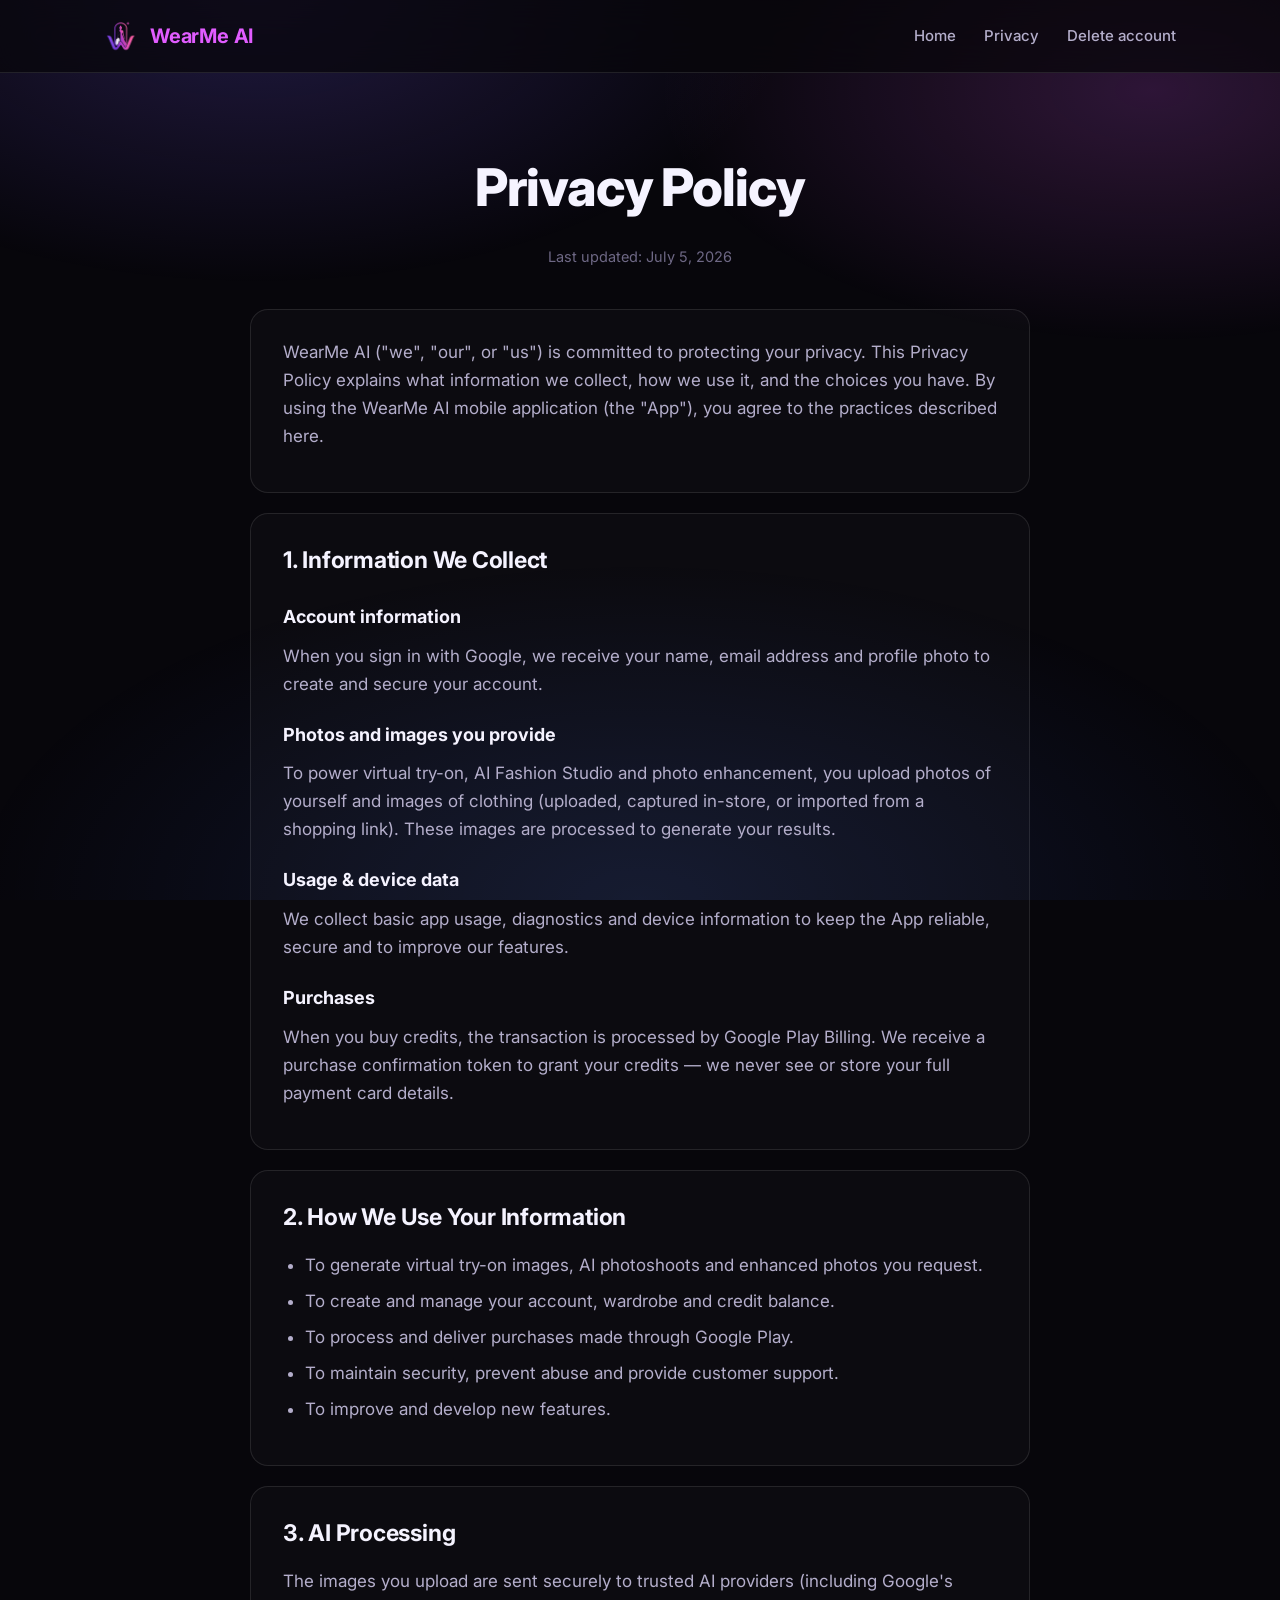
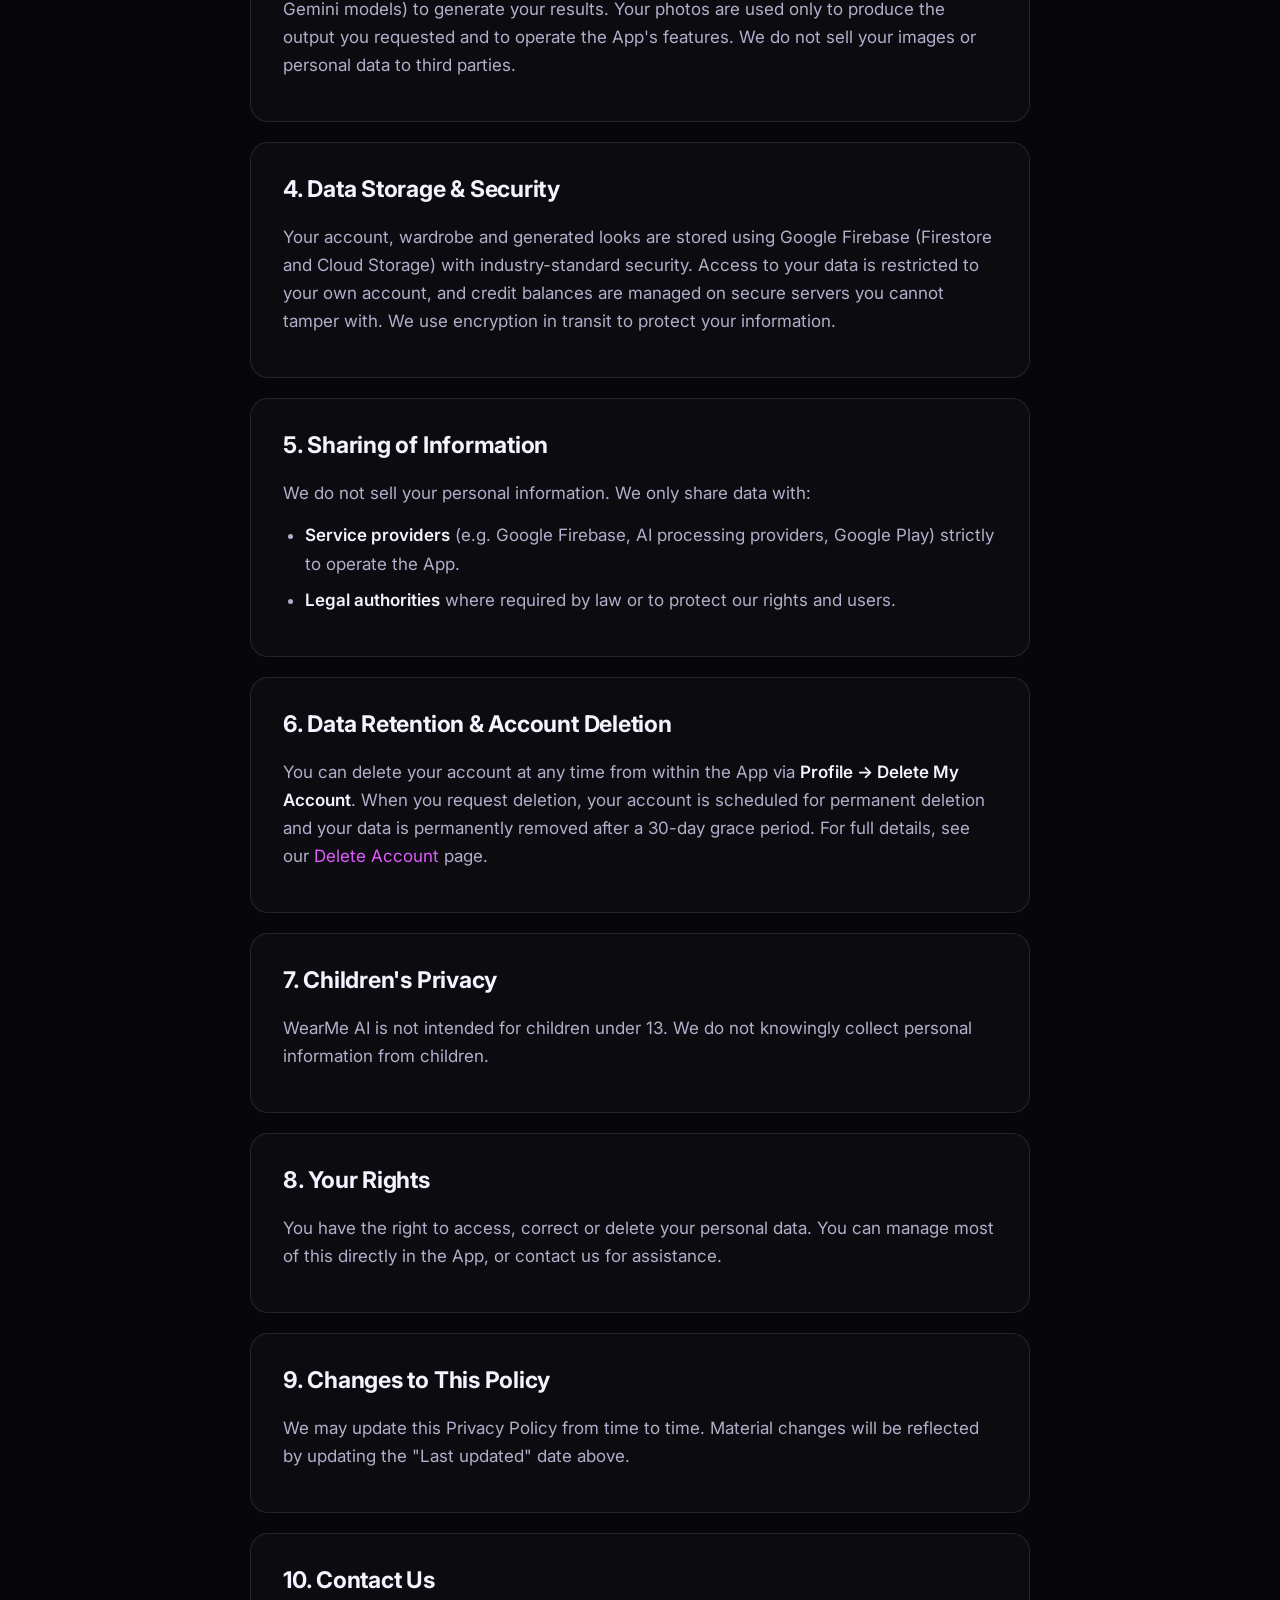
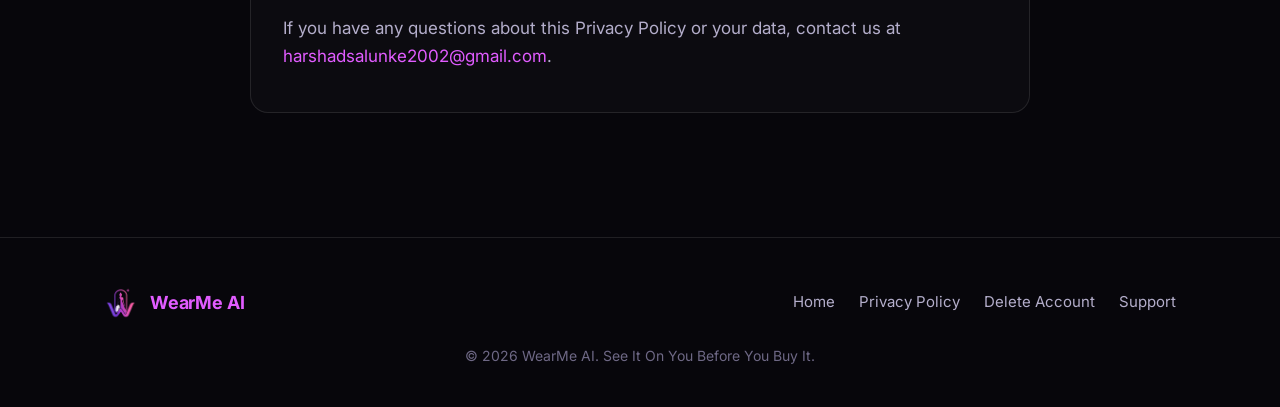
==== privacy-policy/index.html @ 849ce692 "first commit" ====
<!DOCTYPE html>
<html lang="en">
<head>
  <meta charset="UTF-8" />
  <meta name="viewport" content="width=device-width, initial-scale=1.0" />
  <title>Privacy Policy — WearMe AI</title>
  <meta name="description" content="How WearMe AI collects, uses, stores and protects your data. Read our full privacy policy." />
  <link rel="icon" href="../assets/logo.png" />
  <link rel="preconnect" href="https://fonts.googleapis.com" />
  <link rel="preconnect" href="https://fonts.gstatic.com" crossorigin />
  <link href="https://fonts.googleapis.com/css2?family=Inter:wght@400;500;600;700;800&display=swap" rel="stylesheet" />
  <link rel="stylesheet" href="../assets/style.css" />
</head>
<body>
  <header class="nav">
    <div class="container nav-inner">
      <a class="brand" href="../">
        <img src="../assets/logo.png" alt="WearMe AI logo" />
        <span class="wordmark">WearMe<span> AI</span></span>
      </a>
      <nav class="nav-links">
        <a href="../">Home</a>
        <a href="../privacy-policy/">Privacy</a>
        <a href="../delete-account/">Delete account</a>
      </nav>
    </div>
  </header>

  <main>
    <section class="page-hero">
      <div class="container">
        <h1>Privacy Policy</h1>
        <p class="updated">Last updated: July 5, 2026</p>
      </div>
    </section>

    <div class="container">
      <div class="prose">
        <div class="block">
          <p>
            WearMe AI ("we", "our", or "us") is committed to protecting your privacy.
            This Privacy Policy explains what information we collect, how we use it, and
            the choices you have. By using the WearMe AI mobile application (the "App"),
            you agree to the practices described here.
          </p>
        </div>

        <div class="block">
          <h2>1. Information We Collect</h2>
          <h3>Account information</h3>
          <p>When you sign in with Google, we receive your name, email address and profile photo to create and secure your account.</p>
          <h3>Photos and images you provide</h3>
          <p>To power virtual try-on, AI Fashion Studio and photo enhancement, you upload photos of yourself and images of clothing (uploaded, captured in-store, or imported from a shopping link). These images are processed to generate your results.</p>
          <h3>Usage &amp; device data</h3>
          <p>We collect basic app usage, diagnostics and device information to keep the App reliable, secure and to improve our features.</p>
          <h3>Purchases</h3>
          <p>When you buy credits, the transaction is processed by Google Play Billing. We receive a purchase confirmation token to grant your credits — we never see or store your full payment card details.</p>
        </div>

        <div class="block">
          <h2>2. How We Use Your Information</h2>
          <ul>
            <li>To generate virtual try-on images, AI photoshoots and enhanced photos you request.</li>
            <li>To create and manage your account, wardrobe and credit balance.</li>
            <li>To process and deliver purchases made through Google Play.</li>
            <li>To maintain security, prevent abuse and provide customer support.</li>
            <li>To improve and develop new features.</li>
          </ul>
        </div>

        <div class="block">
          <h2>3. AI Processing</h2>
          <p>
            The images you upload are sent securely to trusted AI providers (including
            Google's Gemini models) to generate your results. Your photos are used only
            to produce the output you requested and to operate the App's features. We do
            not sell your images or personal data to third parties.
          </p>
        </div>

        <div class="block">
          <h2>4. Data Storage &amp; Security</h2>
          <p>
            Your account, wardrobe and generated looks are stored using Google Firebase
            (Firestore and Cloud Storage) with industry-standard security. Access to your
            data is restricted to your own account, and credit balances are managed on
            secure servers you cannot tamper with. We use encryption in transit to protect
            your information.
          </p>
        </div>

        <div class="block">
          <h2>5. Sharing of Information</h2>
          <p>We do not sell your personal information. We only share data with:</p>
          <ul>
            <li><strong>Service providers</strong> (e.g. Google Firebase, AI processing providers, Google Play) strictly to operate the App.</li>
            <li><strong>Legal authorities</strong> where required by law or to protect our rights and users.</li>
          </ul>
        </div>

        <div class="block">
          <h2>6. Data Retention &amp; Account Deletion</h2>
          <p>
            You can delete your account at any time from within the App via
            <strong>Profile → Delete My Account</strong>. When you request deletion, your
            account is scheduled for permanent deletion and your data is permanently
            removed after a 30-day grace period. For full details, see our
            <a href="../delete-account/">Delete Account</a> page.
          </p>
        </div>

        <div class="block">
          <h2>7. Children's Privacy</h2>
          <p>WearMe AI is not intended for children under 13. We do not knowingly collect personal information from children.</p>
        </div>

        <div class="block">
          <h2>8. Your Rights</h2>
          <p>You have the right to access, correct or delete your personal data. You can manage most of this directly in the App, or contact us for assistance.</p>
        </div>

        <div class="block">
          <h2>9. Changes to This Policy</h2>
          <p>We may update this Privacy Policy from time to time. Material changes will be reflected by updating the "Last updated" date above.</p>
        </div>

        <div class="block">
          <h2>10. Contact Us</h2>
          <p>
            If you have any questions about this Privacy Policy or your data, contact us at
            <a href="mailto:harshadsalunke2002@gmail.com">harshadsalunke2002@gmail.com</a>.
          </p>
        </div>
      </div>
    </div>
  </main>

  <footer class="site">
    <div class="container">
      <div class="footer-inner">
        <a class="brand" href="../">
          <img src="../assets/logo.png" alt="WearMe AI logo" width="30" height="30" />
          <span class="wordmark">WearMe<span> AI</span></span>
        </a>
        <nav class="footer-links">
          <a href="../">Home</a>
          <a href="../privacy-policy/">Privacy Policy</a>
          <a href="../delete-account/">Delete Account</a>
          <a href="mailto:harshadsalunke2002@gmail.com">Support</a>
        </nav>
      </div>
      <p class="copyright">© 2026 WearMe AI. See It On You Before You Buy It.</p>
    </div>
  </footer>
</body>
</html>
---- assets/style.css ----
/* ==========================================================================
   WearMe AI — website design system
   Dark-premium fashion-tech aesthetic. Obsidian canvas + violet→magenta brand
   gradient, glassmorphism, generous spacing, modern type.
   Mirrors lib/core/theme/app_colors.dart.
   ========================================================================== */

:root {
  --obsidian: #07060B;
  --night: #0E0C16;
  --surface: #15121F;
  --surface-elevated: #1E1A2C;
  --border: rgba(255, 255, 255, 0.10);
  --border-strong: rgba(255, 255, 255, 0.16);

  --violet: #7C5CFC;
  --magenta: #E15CFF;
  --electric-blue: #4D7CFF;
  --gold: #F5C56B;

  --text-primary: #F5F3FF;
  --text-secondary: #B4AECB;
  --text-tertiary: #6E6885;

  --brand-gradient: linear-gradient(135deg, #7C5CFC 0%, #E15CFF 100%);
  --brand-gradient-wide: linear-gradient(120deg, #4D7CFF 0%, #7C5CFC 45%, #E15CFF 100%);

  --radius-sm: 12px;
  --radius: 18px;
  --radius-lg: 26px;
  --shadow-glow: 0 24px 80px -32px rgba(124, 92, 252, 0.55);
  --maxw: 1120px;
  --font: 'Inter', -apple-system, BlinkMacSystemFont, 'Segoe UI', Roboto, Helvetica, Arial, sans-serif;
}

* { box-sizing: border-box; margin: 0; padding: 0; }

html { scroll-behavior: smooth; -webkit-text-size-adjust: 100%; }

body {
  font-family: var(--font);
  background: var(--obsidian);
  color: var(--text-primary);
  line-height: 1.65;
  font-size: 17px;
  overflow-x: hidden;
  -webkit-font-smoothing: antialiased;
}

/* Ambient aurora glow behind the whole page */
body::before {
  content: '';
  position: fixed;
  inset: 0;
  z-index: -1;
  background:
    radial-gradient(60% 45% at 20% 0%, rgba(124, 92, 252, 0.22), transparent 70%),
    radial-gradient(55% 40% at 90% 10%, rgba(225, 92, 255, 0.18), transparent 70%),
    radial-gradient(70% 50% at 50% 100%, rgba(77, 124, 255, 0.14), transparent 75%);
  pointer-events: none;
}

a { color: var(--magenta); text-decoration: none; transition: color 0.2s ease; }
a:hover { color: var(--violet); }

img { max-width: 100%; display: block; }

.container { width: 100%; max-width: var(--maxw); margin: 0 auto; padding: 0 24px; }

/* ---- Navigation ---------------------------------------------------------- */
header.nav {
  position: sticky;
  top: 0;
  z-index: 50;
  backdrop-filter: blur(18px);
  -webkit-backdrop-filter: blur(18px);
  background: rgba(7, 6, 11, 0.72);
  border-bottom: 1px solid var(--border);
}
.nav-inner {
  display: flex;
  align-items: center;
  justify-content: space-between;
  height: 72px;
}
.brand { display: flex; align-items: center; gap: 12px; }
.brand img { width: 34px; height: 34px; }
.brand .wordmark { font-size: 20px; font-weight: 700; letter-spacing: -0.01em; }
.brand .wordmark span { color: var(--magenta); }
.nav-links { display: flex; align-items: center; gap: 28px; }
.nav-links a { color: var(--text-secondary); font-size: 15px; font-weight: 500; }
.nav-links a:hover { color: var(--text-primary); }

/* ---- Buttons ------------------------------------------------------------- */
.btn {
  display: inline-flex;
  align-items: center;
  justify-content: center;
  gap: 10px;
  padding: 15px 28px;
  border-radius: 999px;
  font-weight: 600;
  font-size: 15.5px;
  border: none;
  cursor: pointer;
  transition: transform 0.18s ease, box-shadow 0.25s ease, opacity 0.2s ease;
  font-family: var(--font);
}
.btn-primary {
  background: var(--brand-gradient);
  color: #fff;
  box-shadow: var(--shadow-glow);
}
.btn-primary:hover { transform: translateY(-2px); color: #fff; }
.btn-ghost {
  background: rgba(255, 255, 255, 0.05);
  color: var(--text-primary);
  border: 1px solid var(--border-strong);
}
.btn-ghost:hover { background: rgba(255, 255, 255, 0.09); color: var(--text-primary); }
.btn svg { width: 20px; height: 20px; }

/* Google Play store badge-style button */
.btn-play {
  display: inline-flex;
  align-items: center;
  gap: 13px;
  background: #000;
  color: #fff;
  border: 1px solid rgba(255, 255, 255, 0.22);
  padding: 12px 24px;
  border-radius: 14px;
  transition: transform 0.18s ease, border-color 0.2s ease;
}
.btn-play:hover { transform: translateY(-2px); color: #fff; border-color: rgba(255, 255, 255, 0.4); }
.btn-play .play-icon { width: 26px; height: 26px; flex-shrink: 0; }
.btn-play .pt { display: flex; flex-direction: column; line-height: 1.15; text-align: left; }
.btn-play .pt small { font-size: 11px; font-weight: 500; letter-spacing: 0.06em; color: #cfcfd6; text-transform: uppercase; }
.btn-play .pt span { font-size: 18px; font-weight: 600; }

/* ---- Hero ---------------------------------------------------------------- */
.hero { padding: 96px 0 72px; text-align: center; }
.eyebrow {
  display: inline-flex;
  align-items: center;
  gap: 8px;
  padding: 8px 16px;
  border-radius: 999px;
  border: 1px solid var(--border-strong);
  background: rgba(255, 255, 255, 0.04);
  color: var(--text-secondary);
  font-size: 13.5px;
  font-weight: 500;
  margin-bottom: 28px;
}
.eyebrow .dot { width: 7px; height: 7px; border-radius: 50%; background: var(--magenta); box-shadow: 0 0 12px var(--magenta); }
.hero h1 {
  font-size: clamp(38px, 7vw, 68px);
  line-height: 1.05;
  font-weight: 800;
  letter-spacing: -0.03em;
  margin-bottom: 24px;
}
.gradient-text {
  background: var(--brand-gradient-wide);
  -webkit-background-clip: text;
  background-clip: text;
  -webkit-text-fill-color: transparent;
}
.hero p.lead {
  max-width: 640px;
  margin: 0 auto 40px;
  font-size: clamp(17px, 2.4vw, 20px);
  color: var(--text-secondary);
}
.hero-cta { display: flex; gap: 16px; justify-content: center; flex-wrap: wrap; }

/* ---- Sections ------------------------------------------------------------ */
section { padding: 72px 0; }
.section-head { text-align: center; max-width: 640px; margin: 0 auto 56px; }
.section-head h2 {
  font-size: clamp(28px, 4.5vw, 42px);
  font-weight: 800;
  letter-spacing: -0.02em;
  margin-bottom: 16px;
}
.section-head p { color: var(--text-secondary); font-size: 18px; }

/* ---- Feature grid -------------------------------------------------------- */
.grid { display: grid; grid-template-columns: repeat(3, 1fr); gap: 22px; }
.card {
  background: linear-gradient(160deg, rgba(30, 26, 44, 0.9), rgba(21, 18, 31, 0.75));
  border: 1px solid var(--border);
  border-radius: var(--radius-lg);
  padding: 32px;
  transition: transform 0.22s ease, border-color 0.22s ease;
}
.card:hover { transform: translateY(-4px); border-color: var(--border-strong); }
.card .icon {
  width: 52px; height: 52px;
  border-radius: 14px;
  display: grid; place-items: center;
  background: var(--brand-gradient);
  margin-bottom: 20px;
  box-shadow: 0 12px 30px -12px rgba(225, 92, 255, 0.6);
}
.card .icon svg { width: 26px; height: 26px; color: #fff; }
.card h3 { font-size: 20px; font-weight: 700; margin-bottom: 10px; }
.card p { color: var(--text-secondary); font-size: 15.5px; }

/* ---- Steps --------------------------------------------------------------- */
.steps { display: grid; grid-template-columns: repeat(4, 1fr); gap: 20px; counter-reset: step; }
.step { position: relative; padding: 28px; border-radius: var(--radius); background: rgba(255,255,255,0.03); border: 1px solid var(--border); }
.step .num {
  font-size: 15px; font-weight: 700; color: #fff;
  width: 38px; height: 38px; border-radius: 50%;
  display: grid; place-items: center;
  background: var(--brand-gradient); margin-bottom: 16px;
}
.step h4 { font-size: 17px; font-weight: 700; margin-bottom: 8px; }
.step p { color: var(--text-secondary); font-size: 14.5px; }

/* ---- CTA band ------------------------------------------------------------ */
.cta-band {
  text-align: center;
  border-radius: var(--radius-lg);
  padding: 64px 32px;
  background:
    radial-gradient(60% 120% at 50% 0%, rgba(124, 92, 252, 0.35), transparent 70%),
    linear-gradient(160deg, rgba(30, 26, 44, 0.95), rgba(21, 18, 31, 0.9));
  border: 1px solid var(--border-strong);
}
.cta-band h2 { font-size: clamp(28px, 4.5vw, 40px); font-weight: 800; letter-spacing: -0.02em; margin-bottom: 16px; }
.cta-band p { color: var(--text-secondary); font-size: 18px; max-width: 520px; margin: 0 auto 32px; }

/* ---- Legal / content pages ---------------------------------------------- */
.page-hero { padding: 72px 0 40px; text-align: center; }
.page-hero h1 { font-size: clamp(32px, 5.5vw, 52px); font-weight: 800; letter-spacing: -0.02em; margin-bottom: 14px; }
.page-hero .updated { color: var(--text-tertiary); font-size: 14.5px; }
.prose {
  max-width: 780px;
  margin: 0 auto;
  padding-bottom: 80px;
}
.prose .block {
  background: rgba(255, 255, 255, 0.025);
  border: 1px solid var(--border);
  border-radius: var(--radius);
  padding: 28px 32px;
  margin-bottom: 20px;
}
.prose h2 { font-size: 23px; font-weight: 700; margin-bottom: 14px; letter-spacing: -0.01em; }
.prose h3 { font-size: 18px; font-weight: 700; margin: 22px 0 10px; }
.prose p { color: var(--text-secondary); margin-bottom: 14px; }
.prose ul { color: var(--text-secondary); padding-left: 22px; margin-bottom: 14px; }
.prose li { margin-bottom: 8px; }
.prose strong { color: var(--text-primary); font-weight: 600; }

/* Info callout used on the delete-account page */
.callout {
  display: flex; gap: 16px;
  border-radius: var(--radius);
  padding: 22px 24px;
  margin-bottom: 20px;
  border: 1px solid;
}
.callout .c-icon { flex-shrink: 0; width: 40px; height: 40px; border-radius: 11px; display: grid; place-items: center; }
.callout .c-icon svg { width: 22px; height: 22px; }
.callout h3 { margin: 0 0 4px; font-size: 16.5px; }
.callout p { margin: 0; font-size: 15px; }
.callout.warn { background: rgba(245, 177, 76, 0.08); border-color: rgba(245, 177, 76, 0.28); }
.callout.warn .c-icon { background: rgba(245, 177, 76, 0.15); color: var(--gold); }
.callout.info { background: rgba(77, 124, 255, 0.08); border-color: rgba(77, 124, 255, 0.28); }
.callout.info .c-icon { background: rgba(77, 124, 255, 0.15); color: var(--electric-blue); }
.callout.danger { background: rgba(255, 92, 122, 0.08); border-color: rgba(255, 92, 122, 0.28); }
.callout.danger .c-icon { background: rgba(255, 92, 122, 0.15); color: var(--error, #FF5C7A); }

/* Timeline for deletion schedule */
.timeline { list-style: none; padding: 0; margin: 8px 0 0; }
.timeline li { position: relative; padding: 0 0 24px 34px; }
.timeline li::before {
  content: ''; position: absolute; left: 6px; top: 6px; bottom: -6px; width: 2px;
  background: linear-gradient(var(--violet), rgba(124,92,252,0.1));
}
.timeline li:last-child::before { display: none; }
.timeline li::after {
  content: ''; position: absolute; left: 0; top: 4px; width: 14px; height: 14px;
  border-radius: 50%; background: var(--brand-gradient); box-shadow: 0 0 12px rgba(225,92,255,0.6);
}
.timeline strong { display: block; color: var(--text-primary); margin-bottom: 2px; }
.timeline span { color: var(--text-secondary); font-size: 15px; }

/* ---- Footer -------------------------------------------------------------- */
footer.site {
  border-top: 1px solid var(--border);
  padding: 48px 0 40px;
  margin-top: 24px;
}
.footer-inner { display: flex; align-items: center; justify-content: space-between; flex-wrap: wrap; gap: 20px; }
.footer-inner .brand .wordmark { font-size: 18px; }
.footer-links { display: flex; gap: 24px; flex-wrap: wrap; }
.footer-links a { color: var(--text-secondary); font-size: 15px; }
.footer-links a:hover { color: var(--text-primary); }
.copyright { color: var(--text-tertiary); font-size: 14px; margin-top: 24px; text-align: center; }

/* ---- Responsive ---------------------------------------------------------- */
@media (max-width: 900px) {
  .grid { grid-template-columns: repeat(2, 1fr); }
  .steps { grid-template-columns: repeat(2, 1fr); }
}
@media (max-width: 620px) {
  body { font-size: 16px; }
  .nav-links { display: none; }
  .grid, .steps { grid-template-columns: 1fr; }
  .hero { padding: 64px 0 48px; }
  section { padding: 56px 0; }
  .prose .block { padding: 22px; }
  .callout { flex-direction: column; }
}
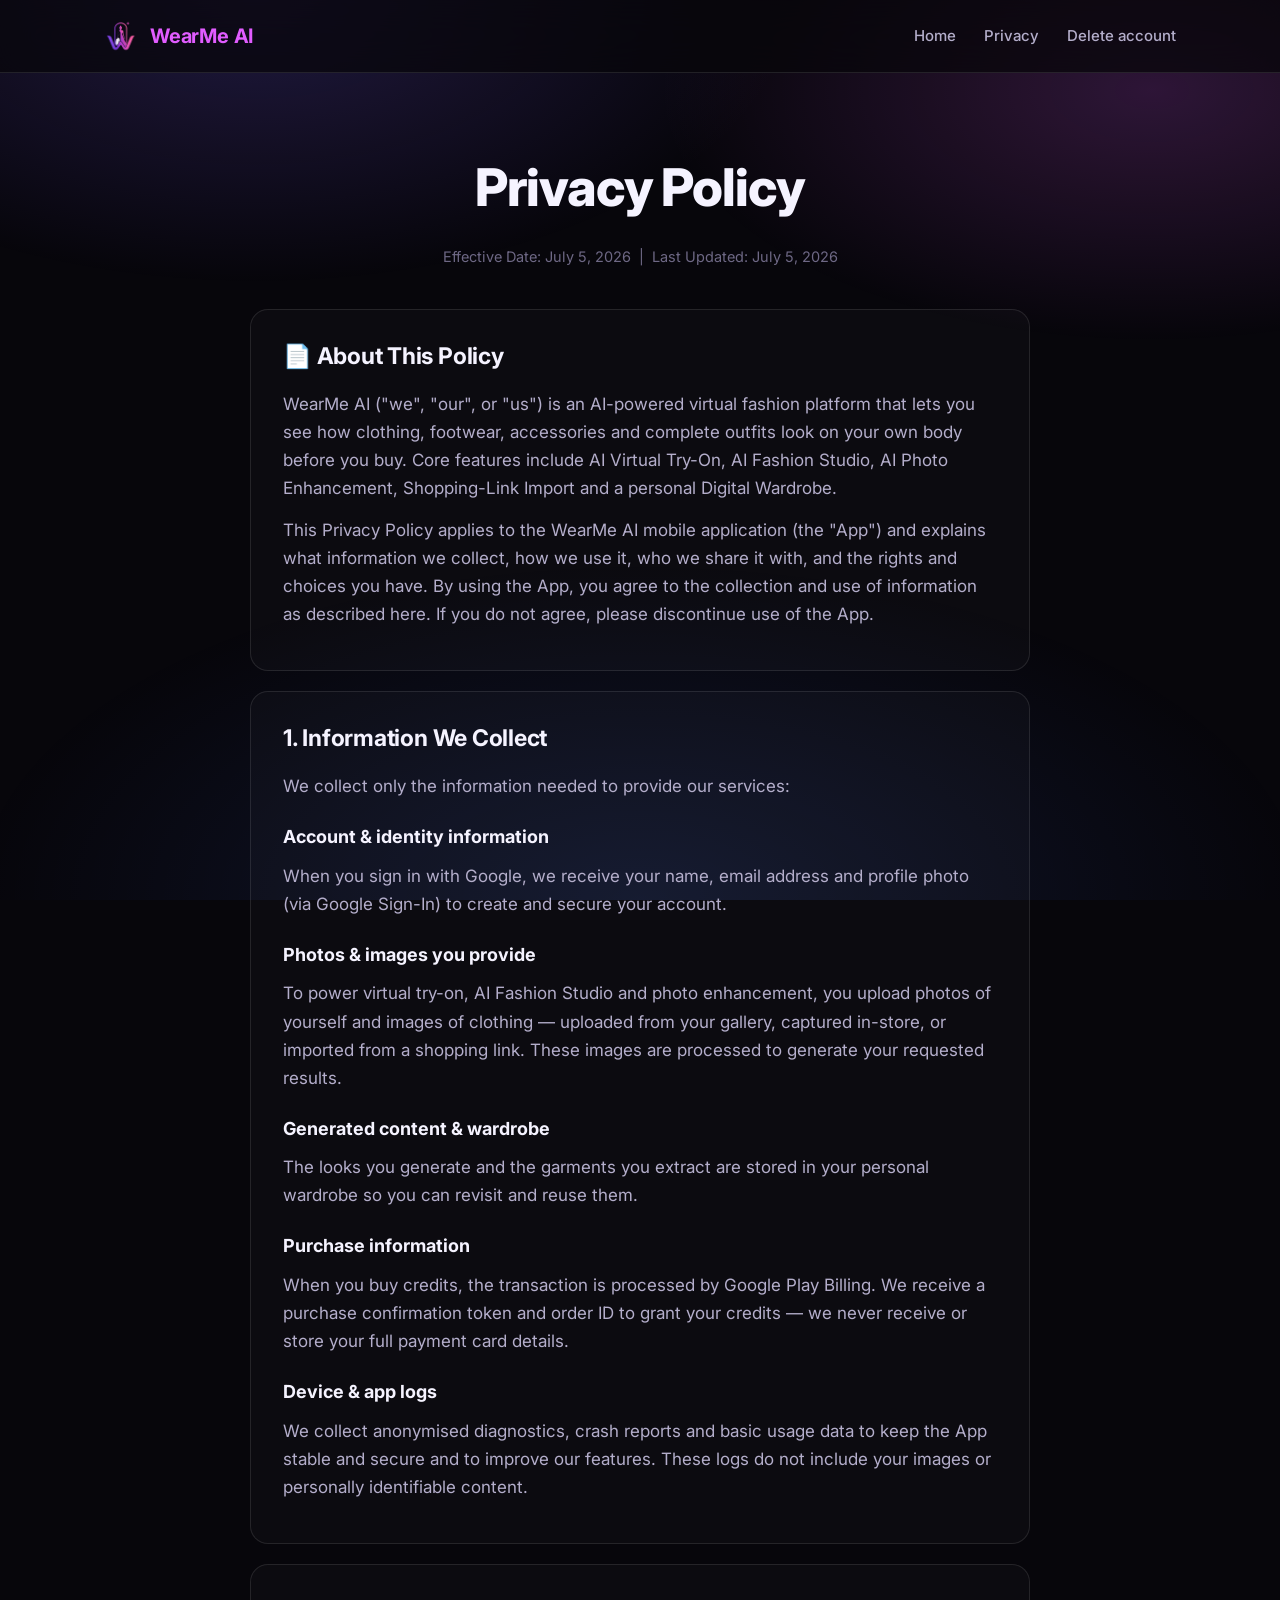
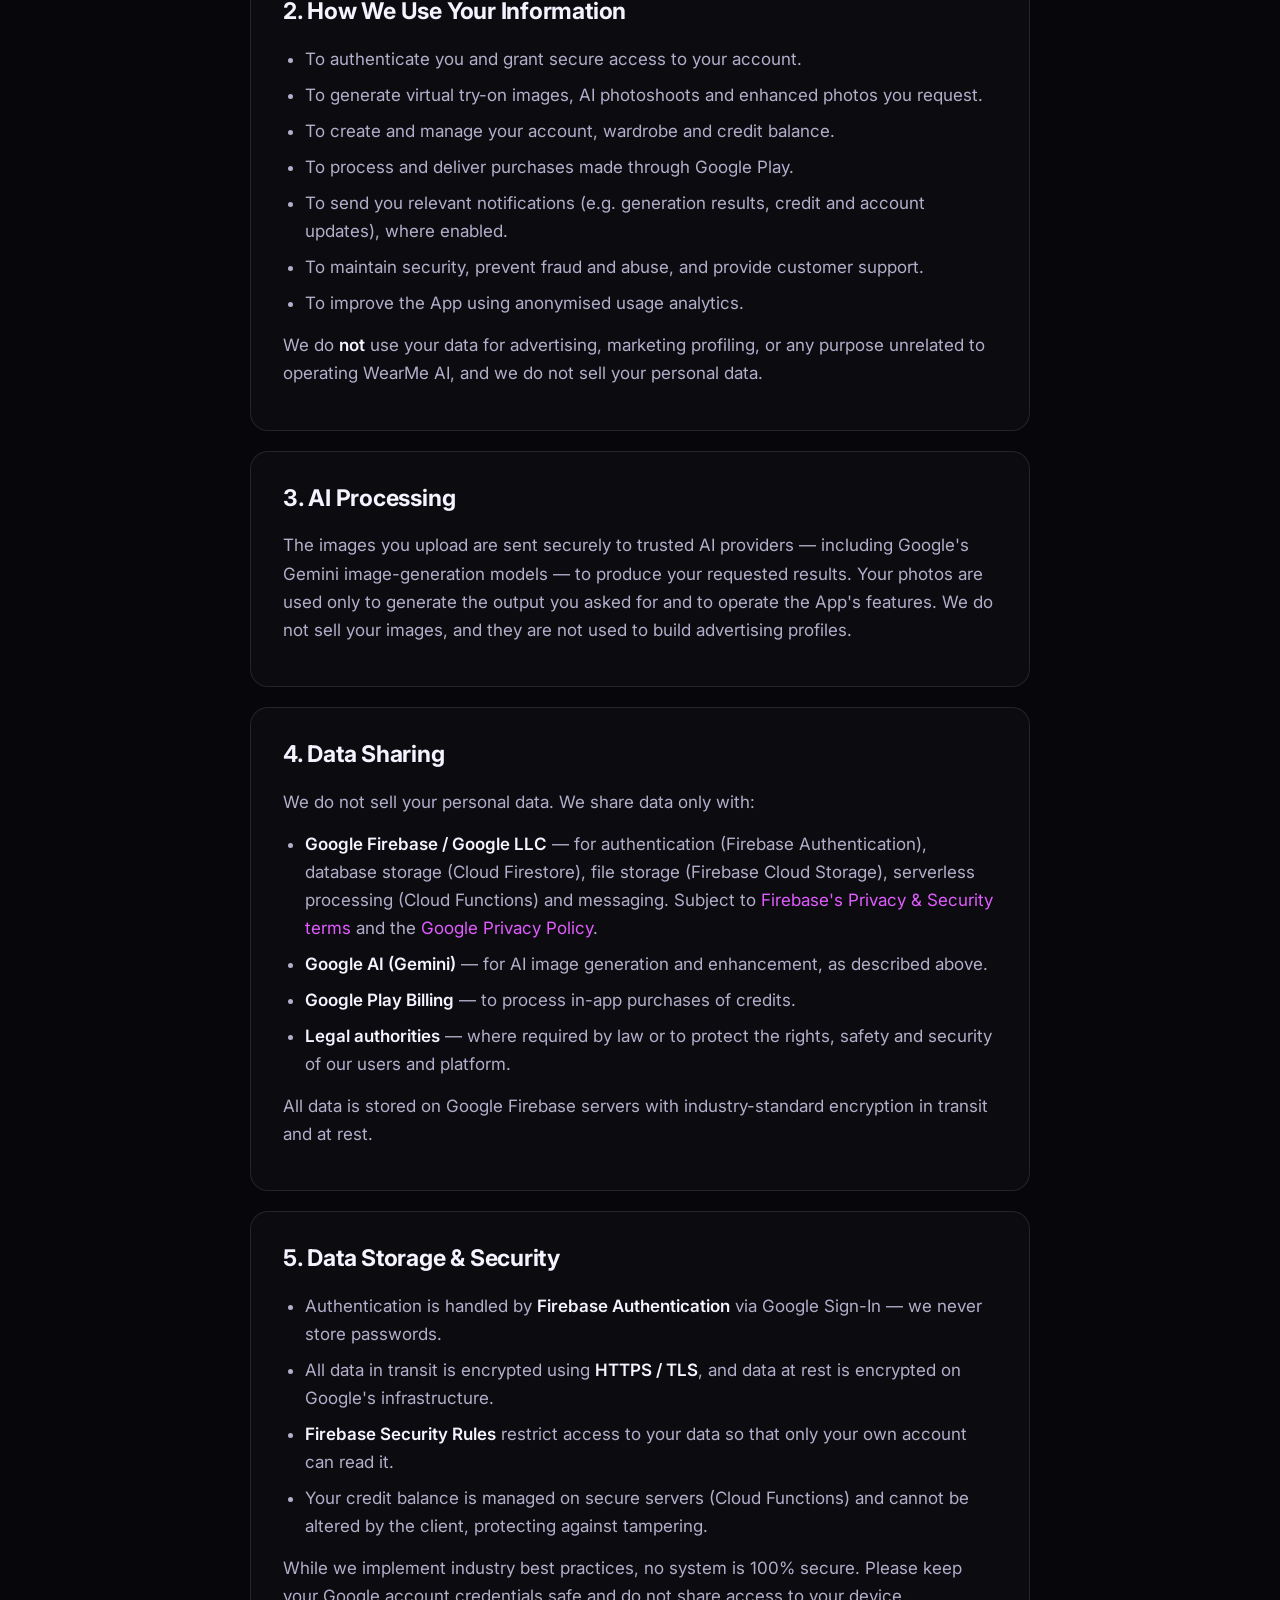
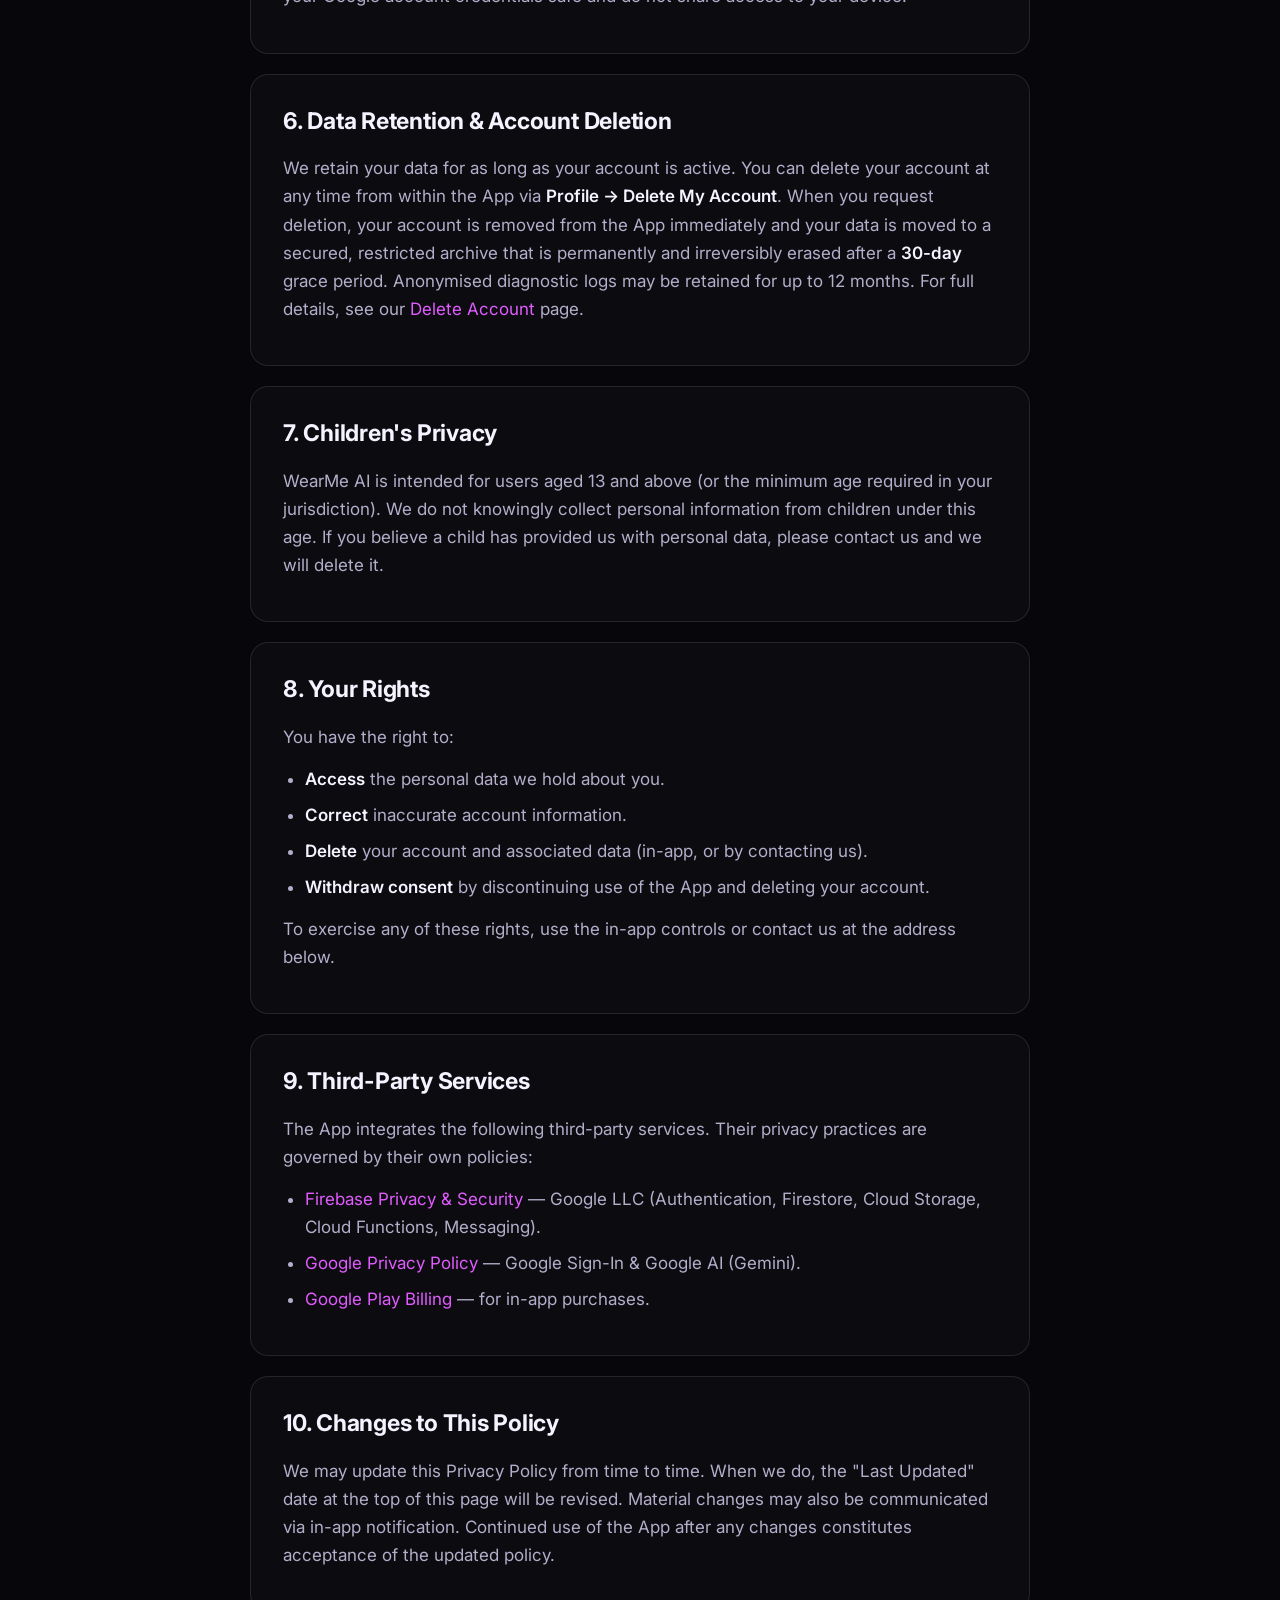
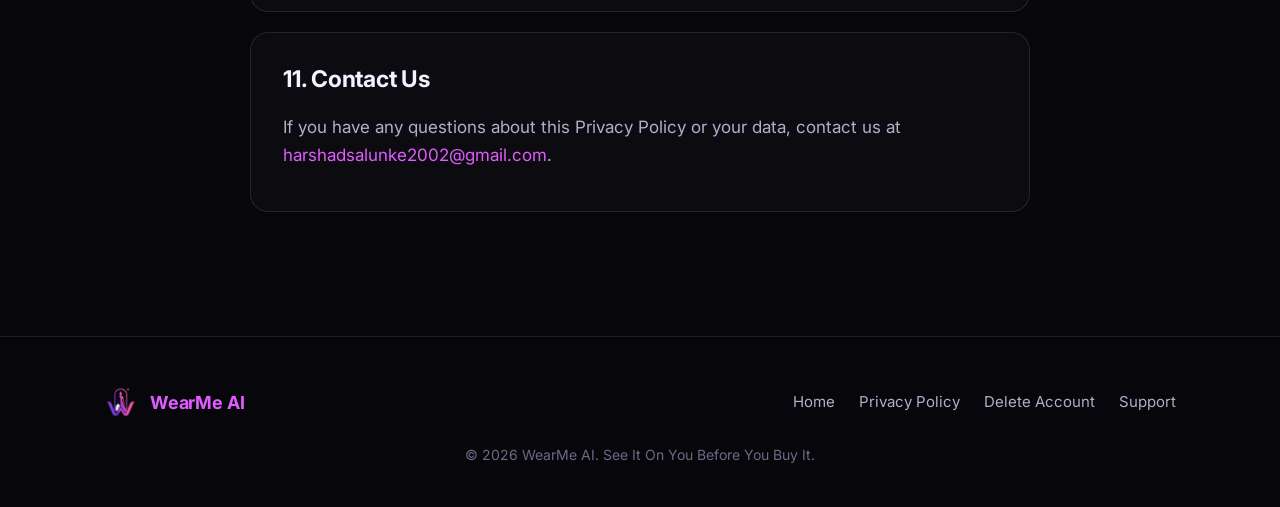
==== commit fc20c146: "index file updated" ====
--- a/privacy-policy/index.html
+++ b/privacy-policy/index.html
@@ -4,7 +4,7 @@
   <meta charset="UTF-8" />
   <meta name="viewport" content="width=device-width, initial-scale=1.0" />
   <title>Privacy Policy — WearMe AI</title>
-  <meta name="description" content="How WearMe AI collects, uses, stores and protects your data. Read our full privacy policy." />
+  <meta name="description" content="How WearMe AI collects, uses, stores, shares and protects your data — including the Google and Firebase services we rely on. Read our full privacy policy." />
   <link rel="icon" href="../assets/logo.png" />
   <link rel="preconnect" href="https://fonts.googleapis.com" />
   <link rel="preconnect" href="https://fonts.gstatic.com" crossorigin />
@@ -30,104 +30,154 @@
     <section class="page-hero">
       <div class="container">
         <h1>Privacy Policy</h1>
-        <p class="updated">Last updated: July 5, 2026</p>
+        <p class="updated">Effective Date: July 5, 2026 &nbsp;|&nbsp; Last Updated: July 5, 2026</p>
       </div>
     </section>
 
     <div class="container">
       <div class="prose">
         <div class="block">
-          <p>
-            WearMe AI ("we", "our", or "us") is committed to protecting your privacy.
-            This Privacy Policy explains what information we collect, how we use it, and
-            the choices you have. By using the WearMe AI mobile application (the "App"),
-            you agree to the practices described here.
+          <h2>📄 About This Policy</h2>
+          <p>
+            WearMe AI ("we", "our", or "us") is an AI-powered virtual fashion
+            platform that lets you see how clothing, footwear, accessories and
+            complete outfits look on your own body before you buy. Core features
+            include AI Virtual Try-On, AI Fashion Studio, AI Photo Enhancement,
+            Shopping-Link Import and a personal Digital Wardrobe.
+          </p>
+          <p>
+            This Privacy Policy applies to the WearMe AI mobile application (the
+            "App") and explains what information we collect, how we use it, who we
+            share it with, and the rights and choices you have. By using the App,
+            you agree to the collection and use of information as described here.
+            If you do not agree, please discontinue use of the App.
           </p>
         </div>
 
         <div class="block">
           <h2>1. Information We Collect</h2>
-          <h3>Account information</h3>
-          <p>When you sign in with Google, we receive your name, email address and profile photo to create and secure your account.</p>
-          <h3>Photos and images you provide</h3>
-          <p>To power virtual try-on, AI Fashion Studio and photo enhancement, you upload photos of yourself and images of clothing (uploaded, captured in-store, or imported from a shopping link). These images are processed to generate your results.</p>
-          <h3>Usage &amp; device data</h3>
-          <p>We collect basic app usage, diagnostics and device information to keep the App reliable, secure and to improve our features.</p>
-          <h3>Purchases</h3>
-          <p>When you buy credits, the transaction is processed by Google Play Billing. We receive a purchase confirmation token to grant your credits — we never see or store your full payment card details.</p>
+          <p>We collect only the information needed to provide our services:</p>
+          <h3>Account &amp; identity information</h3>
+          <p>When you sign in with Google, we receive your name, email address and profile photo (via Google Sign-In) to create and secure your account.</p>
+          <h3>Photos &amp; images you provide</h3>
+          <p>To power virtual try-on, AI Fashion Studio and photo enhancement, you upload photos of yourself and images of clothing — uploaded from your gallery, captured in-store, or imported from a shopping link. These images are processed to generate your requested results.</p>
+          <h3>Generated content &amp; wardrobe</h3>
+          <p>The looks you generate and the garments you extract are stored in your personal wardrobe so you can revisit and reuse them.</p>
+          <h3>Purchase information</h3>
+          <p>When you buy credits, the transaction is processed by Google Play Billing. We receive a purchase confirmation token and order ID to grant your credits — we never receive or store your full payment card details.</p>
+          <h3>Device &amp; app logs</h3>
+          <p>We collect anonymised diagnostics, crash reports and basic usage data to keep the App stable and secure and to improve our features. These logs do not include your images or personally identifiable content.</p>
         </div>
 
         <div class="block">
           <h2>2. How We Use Your Information</h2>
           <ul>
+            <li>To authenticate you and grant secure access to your account.</li>
             <li>To generate virtual try-on images, AI photoshoots and enhanced photos you request.</li>
             <li>To create and manage your account, wardrobe and credit balance.</li>
             <li>To process and deliver purchases made through Google Play.</li>
-            <li>To maintain security, prevent abuse and provide customer support.</li>
-            <li>To improve and develop new features.</li>
-          </ul>
+            <li>To send you relevant notifications (e.g. generation results, credit and account updates), where enabled.</li>
+            <li>To maintain security, prevent fraud and abuse, and provide customer support.</li>
+            <li>To improve the App using anonymised usage analytics.</li>
+          </ul>
+          <p>We do <strong>not</strong> use your data for advertising, marketing profiling, or any purpose unrelated to operating WearMe AI, and we do not sell your personal data.</p>
         </div>
 
         <div class="block">
           <h2>3. AI Processing</h2>
           <p>
-            The images you upload are sent securely to trusted AI providers (including
-            Google's Gemini models) to generate your results. Your photos are used only
-            to produce the output you requested and to operate the App's features. We do
-            not sell your images or personal data to third parties.
-          </p>
-        </div>
-
-        <div class="block">
-          <h2>4. Data Storage &amp; Security</h2>
-          <p>
-            Your account, wardrobe and generated looks are stored using Google Firebase
-            (Firestore and Cloud Storage) with industry-standard security. Access to your
-            data is restricted to your own account, and credit balances are managed on
-            secure servers you cannot tamper with. We use encryption in transit to protect
-            your information.
-          </p>
-        </div>
-
-        <div class="block">
-          <h2>5. Sharing of Information</h2>
-          <p>We do not sell your personal information. We only share data with:</p>
-          <ul>
-            <li><strong>Service providers</strong> (e.g. Google Firebase, AI processing providers, Google Play) strictly to operate the App.</li>
-            <li><strong>Legal authorities</strong> where required by law or to protect our rights and users.</li>
-          </ul>
+            The images you upload are sent securely to trusted AI providers —
+            including Google's Gemini image-generation models — to produce your
+            requested results. Your photos are used only to generate the output
+            you asked for and to operate the App's features. We do not sell your
+            images, and they are not used to build advertising profiles.
+          </p>
+        </div>
+
+        <div class="block">
+          <h2>4. Data Sharing</h2>
+          <p>We do not sell your personal data. We share data only with:</p>
+          <ul>
+            <li><strong>Google Firebase / Google LLC</strong> — for authentication (Firebase Authentication), database storage (Cloud Firestore), file storage (Firebase Cloud Storage), serverless processing (Cloud Functions) and messaging. Subject to <a href="https://firebase.google.com/support/privacy" target="_blank" rel="noopener">Firebase's Privacy &amp; Security terms</a> and the <a href="https://policies.google.com/privacy" target="_blank" rel="noopener">Google Privacy Policy</a>.</li>
+            <li><strong>Google AI (Gemini)</strong> — for AI image generation and enhancement, as described above.</li>
+            <li><strong>Google Play Billing</strong> — to process in-app purchases of credits.</li>
+            <li><strong>Legal authorities</strong> — where required by law or to protect the rights, safety and security of our users and platform.</li>
+          </ul>
+          <p>All data is stored on Google Firebase servers with industry-standard encryption in transit and at rest.</p>
+        </div>
+
+        <div class="block">
+          <h2>5. Data Storage &amp; Security</h2>
+          <ul>
+            <li>Authentication is handled by <strong>Firebase Authentication</strong> via Google Sign-In — we never store passwords.</li>
+            <li>All data in transit is encrypted using <strong>HTTPS / TLS</strong>, and data at rest is encrypted on Google's infrastructure.</li>
+            <li><strong>Firebase Security Rules</strong> restrict access to your data so that only your own account can read it.</li>
+            <li>Your credit balance is managed on secure servers (Cloud Functions) and cannot be altered by the client, protecting against tampering.</li>
+          </ul>
+          <p>While we implement industry best practices, no system is 100% secure. Please keep your Google account credentials safe and do not share access to your device.</p>
         </div>
 
         <div class="block">
           <h2>6. Data Retention &amp; Account Deletion</h2>
           <p>
-            You can delete your account at any time from within the App via
-            <strong>Profile → Delete My Account</strong>. When you request deletion, your
-            account is scheduled for permanent deletion and your data is permanently
-            removed after a 30-day grace period. For full details, see our
-            <a href="../delete-account/">Delete Account</a> page.
+            We retain your data for as long as your account is active. You can
+            delete your account at any time from within the App via
+            <strong>Profile → Delete My Account</strong>. When you request
+            deletion, your account is removed from the App immediately and your
+            data is moved to a secured, restricted archive that is permanently and
+            irreversibly erased after a <strong>30-day</strong> grace period.
+            Anonymised diagnostic logs may be retained for up to 12 months. For
+            full details, see our <a href="../delete-account/">Delete Account</a> page.
           </p>
         </div>
 
         <div class="block">
           <h2>7. Children's Privacy</h2>
-          <p>WearMe AI is not intended for children under 13. We do not knowingly collect personal information from children.</p>
+          <p>
+            WearMe AI is intended for users aged 13 and above (or the minimum age
+            required in your jurisdiction). We do not knowingly collect personal
+            information from children under this age. If you believe a child has
+            provided us with personal data, please contact us and we will delete it.
+          </p>
         </div>
 
         <div class="block">
           <h2>8. Your Rights</h2>
-          <p>You have the right to access, correct or delete your personal data. You can manage most of this directly in the App, or contact us for assistance.</p>
-        </div>
-
-        <div class="block">
-          <h2>9. Changes to This Policy</h2>
-          <p>We may update this Privacy Policy from time to time. Material changes will be reflected by updating the "Last updated" date above.</p>
-        </div>
-
-        <div class="block">
-          <h2>10. Contact Us</h2>
-          <p>
-            If you have any questions about this Privacy Policy or your data, contact us at
+          <p>You have the right to:</p>
+          <ul>
+            <li><strong>Access</strong> the personal data we hold about you.</li>
+            <li><strong>Correct</strong> inaccurate account information.</li>
+            <li><strong>Delete</strong> your account and associated data (in-app, or by contacting us).</li>
+            <li><strong>Withdraw consent</strong> by discontinuing use of the App and deleting your account.</li>
+          </ul>
+          <p>To exercise any of these rights, use the in-app controls or contact us at the address below.</p>
+        </div>
+
+        <div class="block">
+          <h2>9. Third-Party Services</h2>
+          <p>The App integrates the following third-party services. Their privacy practices are governed by their own policies:</p>
+          <ul>
+            <li><a href="https://firebase.google.com/support/privacy" target="_blank" rel="noopener">Firebase Privacy &amp; Security</a> — Google LLC (Authentication, Firestore, Cloud Storage, Cloud Functions, Messaging).</li>
+            <li><a href="https://policies.google.com/privacy" target="_blank" rel="noopener">Google Privacy Policy</a> — Google Sign-In &amp; Google AI (Gemini).</li>
+            <li><a href="https://play.google.com/about/play-terms/" target="_blank" rel="noopener">Google Play Billing</a> — for in-app purchases.</li>
+          </ul>
+        </div>
+
+        <div class="block">
+          <h2>10. Changes to This Policy</h2>
+          <p>
+            We may update this Privacy Policy from time to time. When we do, the
+            "Last Updated" date at the top of this page will be revised. Material
+            changes may also be communicated via in-app notification. Continued use
+            of the App after any changes constitutes acceptance of the updated policy.
+          </p>
+        </div>
+
+        <div class="block">
+          <h2>11. Contact Us</h2>
+          <p>
+            If you have any questions about this Privacy Policy or your data,
+            contact us at
             <a href="mailto:harshadsalunke2002@gmail.com">harshadsalunke2002@gmail.com</a>.
           </p>
         </div>
--- a/assets/style.css
+++ b/assets/style.css
@@ -90,6 +90,83 @@
 .nav-links { display: flex; align-items: center; gap: 28px; }
 .nav-links a { color: var(--text-secondary); font-size: 15px; font-weight: 500; }
 .nav-links a:hover { color: var(--text-primary); }
+.nav-links a.nav-download {
+  color: #fff;
+  padding: 9px 18px;
+  border-radius: 999px;
+  background: var(--brand-gradient);
+  box-shadow: 0 10px 26px -14px rgba(225, 92, 255, 0.7);
+}
+.nav-links a.nav-download:hover { color: #fff; transform: translateY(-1px); }
+
+/* ---- Mobile hamburger + drawer ------------------------------------------- */
+.nav-toggle {
+  display: none;            /* shown only on mobile via media query */
+  flex-direction: column;
+  justify-content: center;
+  gap: 5px;
+  width: 44px;
+  height: 44px;
+  padding: 0;
+  border: 1px solid var(--border-strong);
+  border-radius: 12px;
+  background: rgba(255, 255, 255, 0.05);
+  cursor: pointer;
+}
+.nav-toggle .bar {
+  display: block;
+  width: 20px;
+  height: 2px;
+  margin: 0 auto;
+  border-radius: 2px;
+  background: var(--text-primary);
+  transition: transform 0.28s ease, opacity 0.2s ease;
+}
+.nav-toggle.is-active .bar:nth-child(1) { transform: translateY(7px) rotate(45deg); }
+.nav-toggle.is-active .bar:nth-child(2) { opacity: 0; }
+.nav-toggle.is-active .bar:nth-child(3) { transform: translateY(-7px) rotate(-45deg); }
+
+.mobile-menu {
+  display: none;            /* enabled on mobile */
+  flex-direction: column;
+  gap: 4px;
+  padding: 8px 24px 20px;
+  border-bottom: 1px solid var(--border);
+  background: rgba(7, 6, 11, 0.96);
+  backdrop-filter: blur(18px);
+  -webkit-backdrop-filter: blur(18px);
+  /* collapsed state */
+  max-height: 0;
+  overflow: hidden;
+  opacity: 0;
+  transform: translateY(-8px);
+  transition: max-height 0.32s ease, opacity 0.24s ease, transform 0.24s ease, padding 0.24s ease;
+}
+.mobile-menu.open {
+  max-height: 420px;
+  opacity: 1;
+  transform: translateY(0);
+}
+.mobile-menu a {
+  color: var(--text-secondary);
+  font-size: 16px;
+  font-weight: 500;
+  padding: 14px 4px;
+  border-bottom: 1px solid rgba(255, 255, 255, 0.05);
+}
+.mobile-menu a:last-child { border-bottom: none; }
+.mobile-menu a:hover { color: var(--text-primary); }
+.mobile-menu a.mm-cta {
+  margin-top: 12px;
+  text-align: center;
+  color: #fff;
+  border: none;
+  border-radius: 999px;
+  padding: 15px 20px;
+  background: var(--brand-gradient);
+  box-shadow: 0 12px 30px -14px rgba(225, 92, 255, 0.7);
+}
+body.menu-open { overflow: hidden; }
 
 /* ---- Buttons ------------------------------------------------------------- */
 .btn {
@@ -140,6 +217,25 @@
 
 /* ---- Hero ---------------------------------------------------------------- */
 .hero { padding: 96px 0 72px; text-align: center; }
+.hero-grid {
+  display: grid;
+  grid-template-columns: 1.05fr 0.95fr;
+  align-items: center;
+  gap: 48px;
+}
+.hero-copy { text-align: left; }
+.hero-copy .hero-cta { justify-content: flex-start; }
+
+/* Hero visual: clean framed try-on showcase */
+.hero-visual { position: relative; }
+.hero-shot {
+  display: block;
+  width: 100%;
+  height: auto;
+  border-radius: var(--radius-lg);
+  border: 1px solid var(--border-strong);
+  box-shadow: var(--shadow-glow);
+}
 .eyebrow {
   display: inline-flex;
   align-items: center;
@@ -220,18 +316,52 @@
 .step h4 { font-size: 17px; font-weight: 700; margin-bottom: 8px; }
 .step p { color: var(--text-secondary); font-size: 14.5px; }
 
+/* ---- Showcase gallery ---------------------------------------------------- */
+/* Images are full designed compositions — show them whole (no cropping),
+   with the caption in a clean strip below. */
+.showcase-grid { display: grid; grid-template-columns: repeat(2, 1fr); gap: 24px; }
+.shot {
+  display: flex;
+  flex-direction: column;
+  border-radius: var(--radius-lg);
+  overflow: hidden;
+  border: 1px solid var(--border);
+  background: var(--surface-elevated);
+  transition: transform 0.22s ease, border-color 0.22s ease;
+}
+.shot:hover { transform: translateY(-4px); border-color: var(--border-strong); }
+.shot-media { line-height: 0; background: var(--obsidian); }
+.shot-media img { width: 100%; height: auto; display: block; }
+.shot figcaption { padding: 18px 22px 20px; }
+.shot figcaption strong { display: block; color: var(--text-primary); font-size: 17px; font-weight: 700; margin-bottom: 4px; }
+.shot figcaption span { color: var(--text-secondary); font-size: 14.5px; }
+
 /* ---- CTA band ------------------------------------------------------------ */
 .cta-band {
-  text-align: center;
+  position: relative;
+  display: grid;
+  grid-template-columns: 200px 1fr;
+  align-items: center;
+  gap: 40px;
+  text-align: left;
   border-radius: var(--radius-lg);
-  padding: 64px 32px;
+  padding: 44px 48px;
+  overflow: hidden;
   background:
-    radial-gradient(60% 120% at 50% 0%, rgba(124, 92, 252, 0.35), transparent 70%),
+    radial-gradient(60% 120% at 10% 0%, rgba(124, 92, 252, 0.35), transparent 70%),
     linear-gradient(160deg, rgba(30, 26, 44, 0.95), rgba(21, 18, 31, 0.9));
   border: 1px solid var(--border-strong);
 }
+.cta-mascot {
+  display: block;
+  width: 100%;
+  max-width: 200px;
+  height: auto;
+  filter: drop-shadow(0 22px 44px rgba(225, 92, 255, 0.45));
+}
 .cta-band h2 { font-size: clamp(28px, 4.5vw, 40px); font-weight: 800; letter-spacing: -0.02em; margin-bottom: 16px; }
-.cta-band p { color: var(--text-secondary); font-size: 18px; max-width: 520px; margin: 0 auto 32px; }
+.cta-band p { color: var(--text-secondary); font-size: 18px; max-width: 520px; margin: 0 0 32px; }
+.cta-actions { display: flex; }
 
 /* ---- Legal / content pages ---------------------------------------------- */
 .page-hero { padding: 72px 0 40px; text-align: center; }
@@ -304,15 +434,32 @@
 .copyright { color: var(--text-tertiary); font-size: 14px; margin-top: 24px; text-align: center; }
 
 /* ---- Responsive ---------------------------------------------------------- */
-@media (max-width: 900px) {
+@media (max-width: 940px) {
   .grid { grid-template-columns: repeat(2, 1fr); }
   .steps { grid-template-columns: repeat(2, 1fr); }
-}
+  /* Stack the hero: copy on top, visual below */
+  .hero-grid { grid-template-columns: 1fr; gap: 40px; text-align: center; }
+  .hero-copy { text-align: center; }
+  .hero-copy .hero-cta { justify-content: center; }
+  .hero-visual { max-width: 460px; margin: 0 auto; }
+  /* Stack the CTA band, mascot on top */
+  .cta-band { grid-template-columns: 1fr; justify-items: center; text-align: center; padding: 40px 28px; }
+  .cta-mascot { max-width: 150px; margin: 0 auto; }
+  .cta-band p { margin-left: auto; margin-right: auto; }
+  .cta-actions { justify-content: center; }
+}
+
+/* Swap desktop nav for the hamburger */
+@media (max-width: 780px) {
+  .nav-links { display: none; }
+  .nav-toggle { display: flex; }
+  .mobile-menu { display: flex; }
+}
+
 @media (max-width: 620px) {
   body { font-size: 16px; }
-  .nav-links { display: none; }
-  .grid, .steps { grid-template-columns: 1fr; }
-  .hero { padding: 64px 0 48px; }
+  .grid, .steps, .showcase-grid { grid-template-columns: 1fr; }
+  .hero { padding: 56px 0 40px; }
   section { padding: 56px 0; }
   .prose .block { padding: 22px; }
   .callout { flex-direction: column; }
